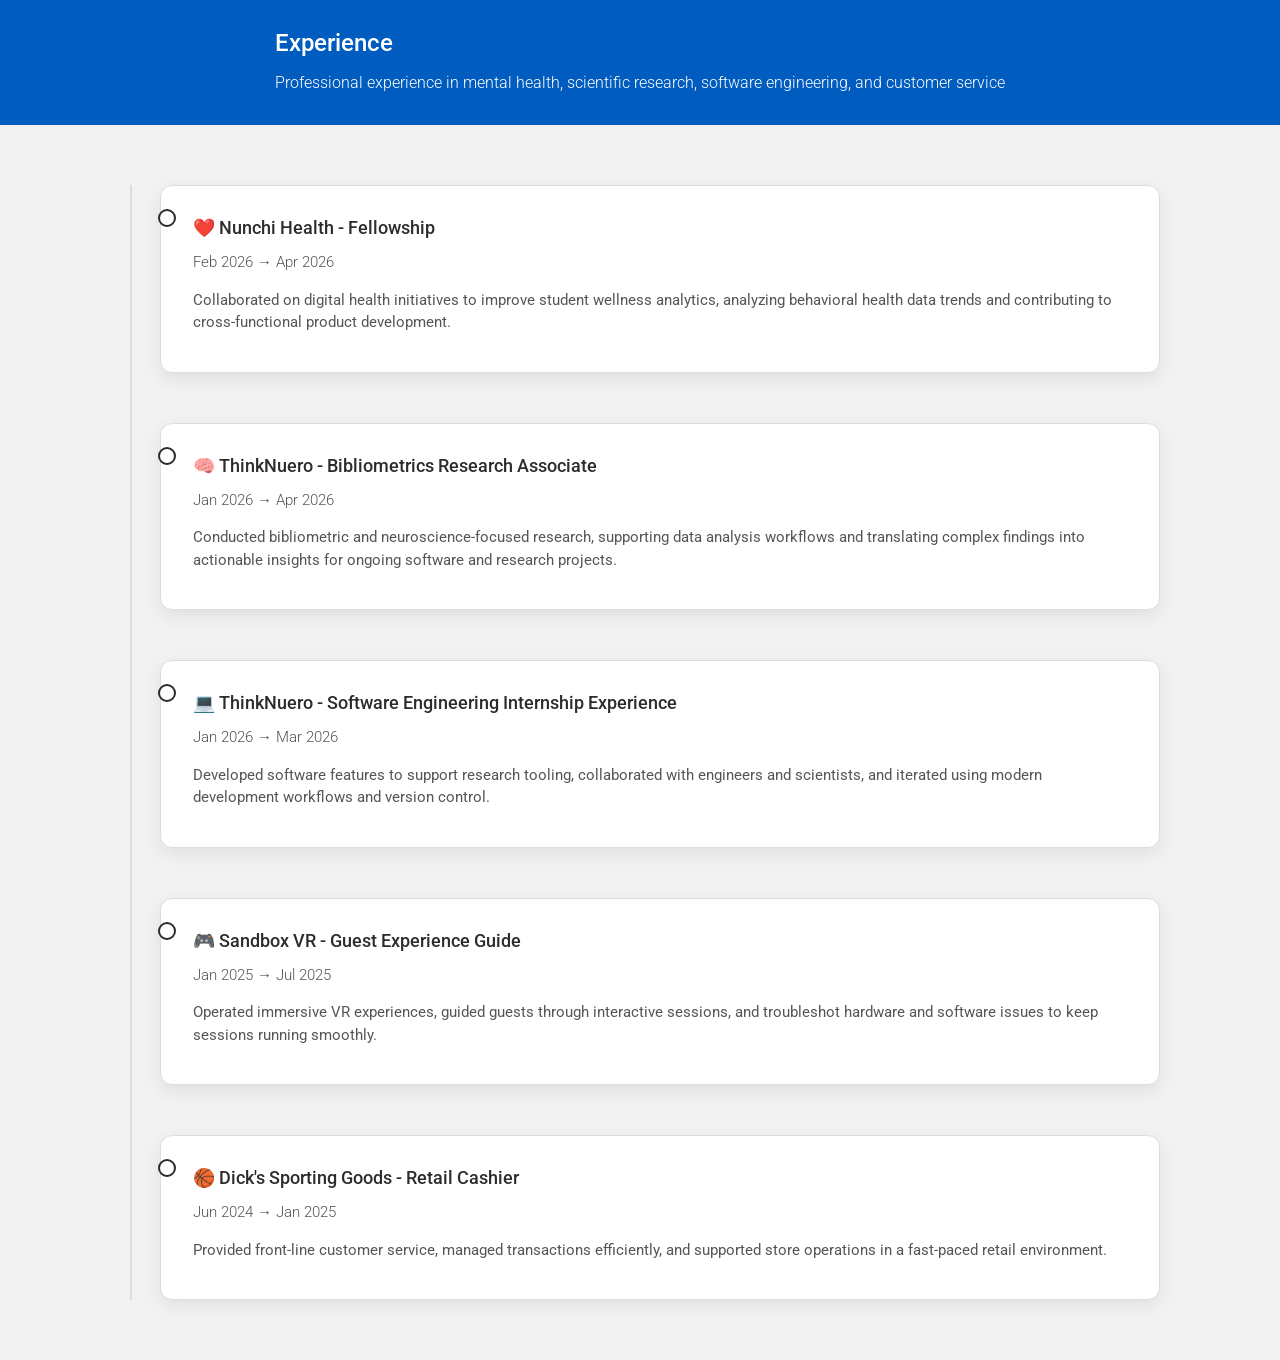
==== experience.html @ 9692ba86 "cursor additions" ====
<!doctype html>
<html>

<head>
  <title>Experience | Kevin Pedregosa</title>
  <meta charset="utf-8" name="viewport" content="width=device-width, initial-scale=1">

  <!-- Roboto Font -->
  <link href="https://fonts.googleapis.com/css2?family=Roboto:wght@400;500;700&display=swap" rel="stylesheet">

  <link href="https://use.fontawesome.com/releases/v5.2.0/css/all.css" rel="stylesheet">
  <link href="css/frame.css" rel="stylesheet">
  <link href="css/controls.css" rel="stylesheet">
  <link href="css/custom.css" rel="stylesheet">

  <script src="https://ajax.googleapis.com/ajax/libs/jquery/3.3.1/jquery.min.js"></script>
  <script src="js/menu.js"></script>
  <script src="js/footer.js"></script>
</head>

<body>

  <!-- NAVBAR -->
  <div class="menu-container"></div>

  <div class="content-container">

    <!-- ===== BLUE BANNER ===== -->
    <div class="banner">
      <div class="banner-table flex-column">
        <div class="flex-row">
          <div class="flex-item flex-column">
            <h2 class="add-top-margin-small">Experience</h2>
            <p class="text">
              Professional experience in mental health, scientific research,
              software engineering, and customer service
            </p>
          </div>
        </div>
      </div>
    </div>

    <!-- ===== TIMELINE CONTENT ===== -->
    <div class="content">
      <div class="timeline">

        <!-- NUNCHI HEALTH - FELLOWSHIP -->
        <div class="timeline-item">
          <div class="timeline-card">
            <div class="timeline-header">
              <h3>❤️ Nunchi Health - Fellowship</h3>
            </div>
            <div class="timeline-meta">Feb 2026 → Apr 2026</div>
            <p class="text">
              Collaborated on digital health initiatives to improve student wellness analytics, analyzing behavioral health data trends and contributing to cross-functional product development.
            </p>
          </div>
        </div>

        <!-- THINKNUERO - BIBLIOMETRICS RESEARCH ASSOCIATE -->
        <div class="timeline-item">
          <div class="timeline-card">
            <div class="timeline-header">
              <h3>🧠 ThinkNuero - Bibliometrics Research Associate</h3>
            </div>
            <div class="timeline-meta">Jan 2026 → Apr 2026</div>
            <p class="text">
              Conducted bibliometric and neuroscience-focused research, supporting data analysis workflows and translating complex findings into actionable insights for ongoing software and research projects.
            </p>
          </div>
        </div>

        <!-- THINKNUERO - SOFTWARE ENGINEERING INTERNSHIP EXPERIENCE -->
        <div class="timeline-item">
          <div class="timeline-card">
            <div class="timeline-header">
              <h3>💻 ThinkNuero - Software Engineering Internship Experience</h3>
            </div>
            <div class="timeline-meta">Jan 2026 → Mar 2026</div>
            <p class="text">
              Developed software features to support research tooling, collaborated with engineers and scientists, and iterated using modern development workflows and version control.
            </p>
          </div>
        </div>

        <!-- SANDBOX VR - GUEST EXPERIENCE GUIDE -->
        <div class="timeline-item">
          <div class="timeline-card">
            <div class="timeline-header">
              <h3>🎮 Sandbox VR - Guest Experience Guide</h3>
            </div>
            <div class="timeline-meta">Jan 2025 → Jul 2025</div>
            <p class="text">
              Operated immersive VR experiences, guided guests through interactive sessions, and troubleshot hardware and software issues to keep sessions running smoothly.
            </p>
          </div>
        </div>

        <!-- DICK'S SPORTING GOODS - RETAIL CASHIER -->
        <div class="timeline-item">
          <div class="timeline-card">
            <div class="timeline-header">
              <h3>🏀 Dick's Sporting Goods - Retail Cashier</h3>
            </div>
            <div class="timeline-meta">Jun 2024 → Jan 2025</div>
            <p class="text">
              Provided front-line customer service, managed transactions efficiently, and supported store operations in a fast-paced retail environment.
            </p>
          </div>
        </div>

      </div>
    </div>

  </div>

</body>
</html>
---- css/frame.css ----
/*************************************************************************
 * GitHub: https://github.com/yenchiah/project-website-template
 * Version: v3.44
 * This CSS file is for the website frame
 * If you want to keep this template updated, avoid modifying this file
 * Instead, add your own CSS in the custom.css file
 *************************************************************************/

html,
body {
  margin: 0;
  padding: 0;
  background-color: white;
  font-family: 'Open Sans', Helvetica, Arial, sans-serif;
  left: 0;
  right: 0;
  width: auto;
}

/* This is a hack for FireFox that the <b> tag does not work */
strong,
b {
  font-weight: bold;
}

a {
  outline: none;
  cursor: pointer;
}

img {
  -webkit-touch-callout: none;
  -webkit-user-select: none;
  -khtml-user-select: none;
  -moz-user-select: none;
  -ms-user-select: none;
  user-select: none;
}

video {
  -webkit-touch-callout: none;
  -webkit-user-select: none;
  -khtml-user-select: none;
  -moz-user-select: none;
  -ms-user-select: none;
  user-select: none;
}

h1 {
  font-size: 30px;
  color: #333333;
  margin: 30px 0 0 0;
  padding: 0;
  font-weight: bold;
  font-family: 'Open Sans', Helvetica, Arial, sans-serif;
}

h2 {
  font-size: 24px;
  color: #333333;
  margin: 30px 0 0 0;
  padding: 0;
  font-weight: bold;
  font-family: 'Open Sans', Helvetica, Arial, sans-serif;
}

h3 {
  font-size: 18px;
  color: #333333;
  margin: 10px 0 0 0;
  padding: 0;
  font-weight: bold;
  font-family: 'Open Sans', Helvetica, Arial, sans-serif;
}

ul,
ol {
  margin: 10px 0 10px 0;
}

li ol,
li ul {
  margin: 0;
}

hr {
  border: 0;
  height: 1px;
  background: rgb(220, 220, 220);
  margin: 0 0 10px 0;
}

.menu-container {
  z-index: 2;
  position: relative;
  width: 100%;
  background-color: #333333;
  min-width: 300px;
  -webkit-touch-callout: none;
  -webkit-user-select: none;
  -khtml-user-select: none;
  -moz-user-select: none;
  -ms-user-select: none;
  user-select: none;
  box-shadow: 0 0px 4px rgb(0 0 0 / 32%), 0 0px 10px rgb(0 0 0 / 23%);
}

.menu {
  position: relative;
  margin: 0 auto;
  max-width: 900px;
}

.menu .menu-table {
  padding: 0px 10px;
  width: 100%;
  margin: 0;
}

.menu .menu-highlight {
  color: rgb(255, 255, 255) !important;
  opacity: 1 !important;
  font-weight: 700 !important;
}

.menu .logo {
  margin-left: 20px;
}

.menu .logo a {
  color: rgba(255, 255, 255, 0.8);
  font-family: 'Open Sans Condensed', Helvetica, Arial, sans-serif;
  font-size: 30px;
  text-decoration: none;
  font-weight: 700;
  flex: 1 auto;
  padding: 10px 0;
}

.menu .logo a:hover {
  cursor: pointer;
}

.menu .logo img {
  margin: 0;
  padding: 0;
}

.menu .menu-button {
  width: 40px;
  height: 40px;
  display: none;
  cursor: pointer;
  margin-right: 20px;
}

.menu .menu-button img {
  width: 30px;
  height: 30px;
}

.menu .menu-items {
  align-self: stretch;
}

.menu .menu-items>a,
.menu .menu-items>div {
  color: rgba(255, 255, 255, 0.8);
  text-decoration: none;
  font-weight: 400;
  font-size: 18px;
  flex: 1 auto;
  transition: opacity 0.1s ease-in-out;
  -moz-transition: opacity 0.1s ease-in-out;
  -webkit-transition: opacity 0.1s ease-in-out;
  font-family: 'Open Sans', Helvetica, Arial, sans-serif;
  white-space: nowrap;
  display: flex;
  align-items: center;
  height: 100%;
}

.menu .menu-items>a:not(:last-child),
.menu .menu-items>div:not(:last-child) {
  margin-right: 25px;
}

.menu .menu-items>a:hover,
.menu .menu-items>div:hover {
  color: rgb(255, 255, 255);
  opacity: 1;
  cursor: pointer;
}

.menu .menu-items .dropdown {
  overflow: hidden;
  cursor: pointer;
}

.menu .menu-items .dropdown .dropbtn {
  font-family: inherit;
  text-decoration: inherit;
  color: inherit;
  font-weight: inherit;
  font-size: inherit;
  transition: inherit;
  -moz-transition: inherit;
  -webkit-transition: inherit;
  white-space: inherit;
  display: flex;
  align-items: center;
  height: 100%;
}

.menu .menu-items .dropdown i {
  color: #ffffff;
  margin-left: 5px;
}

.menu .menu-items .dropdown .dropdown-content {
  display: none;
  position: absolute;
  background-color: #f9f9f9;
  min-width: 100px;
  box-shadow: 0px 8px 16px 0px rgba(0, 0, 0, 0.2);
  z-index: 1;
  top: 100%;
  border-top: 3px solid #848484;
  border-bottom-left-radius: 2px;
  border-bottom-right-radius: 2px;
}

.menu .menu-items .dropdown .dropdown-content a {
  color: black;
  padding: 10px 20px;
  text-decoration: none;
  display: block;
  text-align: left;
  font-size: 16px;
}

.menu .menu-items .dropdown .dropdown-content a:hover {
  background-color: #ddd;
  color: black;
}

.menu .menu-items .dropdown .dropdown-content a:last-child:hover {
  border-bottom-left-radius: 2px;
  border-bottom-right-radius: 2px;
}

.menu .menu-items .dropdown:hover .dropdown-content {
  display: block;
}

.content-container {
  z-index: 1;
  position: relative;
  width: 100%;
  min-width: 300px;
}

.content {
  position: relative;
  margin: 0 auto;
  font-size: 16px;
  font-family: 'Source Sans Pro', Helvetica, Arial, sans-serif;
  font-weight: 300;
  line-height: 1.5;
  max-width: 900px;
  overflow-x: auto;
}

.content p a,
.content ul a,
.content ol a {
  text-decoration: none;
  color: #005cbf;
}

.content p a:hover,
.content ul a:hover,
.content ol a:hover {
  text-decoration: underline;
}

.content-table {
  padding: 40px 10px;
  width: 100%;
  margin: 0;
}

.banner {
  position: relative;
  font-size: 16px;
  font-family: 'Source Sans Pro', Helvetica, Arial, sans-serif;
  font-weight: 300;
  line-height: 1.5;
  overflow-x: auto;
  background-color: #005cbf;
  display: flex;
}

.banner .banner-table {
  padding: 0;
  width: 100%;
  margin: 0 auto;
  align-self: flex-end;
}

.banner .banner-table a {
  color: #a3cfff;
  text-decoration: none;
}

.banner .banner-table a:hover {
  text-decoration: underline;
}

.banner h1,
.banner h2,
.banner h3,
.banner p,
.banner span {
  color: white;
}

.banner .flex-item {
  max-width: 900px;
  margin: 20px auto;
  padding: 0 30px;
}

.flex-column {
  display: flex;
  flex-direction: column;
  flex-wrap: wrap;
  justify-content: flex-start;
  align-items: stretch;
  align-content: stretch;
  box-sizing: border-box;
}

.flex-row-space-between {
  display: flex;
  flex-direction: row;
  flex-wrap: wrap;
  justify-content: space-between;
  align-items: center;
  align-content: stretch;
  box-sizing: border-box;
}

.flex-row {
  display: flex;
  flex-direction: row;
  flex-wrap: wrap;
  justify-content: flex-start;
  align-items: center;
  align-content: stretch;
  box-sizing: border-box;
}

.flex-row-center {
  display: flex;
  flex-direction: row;
  flex-wrap: wrap;
  justify-content: center;
  align-items: center;
  align-content: stretch;
  box-sizing: border-box;
}

.flex-item-stretch {
  flex: 1 auto;
}

.flex-item-stretch-2 {
  flex: 1 auto;
}

.flex-item-stretch-3 {
  flex: 1 auto;
}

.flex-item-stretch-4 {
  flex: 1 auto;
}

.flex-item-stretch-5 {
  flex: 1 auto;
}

.flex-item {
  margin: 0 20px;
}

.left-align {
  float: left;
}

.right-align {
  float: right;
}

.full-width {
  width: 100%;
}

.badge-text {
  font-size: 30px;
  font-weight: 700;
}

.text {
  margin: 10px 0 10px 0;
  padding: 0;
}

.text-large-margin {
  margin: 15px 0 15px 0;
  padding: 0;
}

.text-small-margin {
  margin: 5px 0 5px 0;
  padding: 0;
}

.text-no-margin {
  margin: 0;
  padding: 0;
}

.scrollable-image-container {
  overflow: auto;
  border: 1px solid #666666;
  display: grid;
  width: fit-content;
  margin: 15px 0;
}

.scrollable-image-container.center {
  margin-left: auto;
  margin-right: auto;
}

.scrollable-image {
  border-radius: 2px;
  margin: 0;
  overflow: auto;
  -webkit-touch-callout: none;
  -webkit-user-select: none;
  -khtml-user-select: none;
  -moz-user-select: none;
  -ms-user-select: none;
  user-select: none;
  display: flex;
}

.scrollable-image.center {
  margin-left: auto;
  margin-right: auto;
}

.image {
  border-radius: 2px;
  width: 100%;
  margin: 15px 0;
  -webkit-touch-callout: none;
  -webkit-user-select: none;
  -khtml-user-select: none;
  -moz-user-select: none;
  -ms-user-select: none;
  user-select: none;
  display: flex;
}

.image.center {
  align-self: center;
}

.image img,
.image video {
  width: 100%;
  height: 100%;
  box-sizing: border-box;
  display: table-cell;
  overflow: hidden;
  border-radius: 2px;
}

.adaptive-image {
  background-position: center;
  background-repeat: no-repeat;
  background-size: cover;
}

.image-wrap-text {
  float: left;
  margin: 5px 40px 25px 0;
}

.image-caption {
  width: 100%;
  text-align: center;
  margin-top: -10px;
  margin-bottom: 10px;
}

.max-width-400 {
  max-width: 400px;
}

.max-width-140 {
  max-width: 140px;
}

ol.publication {
  display: flex;
  flex-direction: column-reverse;
  list-style: none;
  margin: 7px 0 7px 0;
  padding: 0;
  flex-wrap: wrap;
}

ol.publication li {
  display: flex;
  align-items: baseline;
  margin: 0;
  padding: 0;
}

ol.publication li p:before {
  line-height: 1;
  margin-right: 5px;
}

ol.publication.C-list {
  counter-reset: C-counter;
}

ol.publication.C-list li p {
  counter-increment: C-counter;
}

ol.publication.C-list li p:before {
  content: "[C" counter(C-counter)"]";
}

ol.publication.J-list {
  counter-reset: J-counter;
}

ol.publication.J-list li p {
  counter-increment: J-counter;
}

ol.publication.J-list li p:before {
  content: "[J" counter(J-counter)"]";
}

ol.publication.T-list {
  counter-reset: T-counter;
}

ol.publication.T-list li p {
  counter-increment: T-counter;
}

ol.publication.T-list li p:before {
  content: "[T" counter(T-counter)"]";
}

ol.publication.O-list {
  counter-reset: O-counter;
}

ol.publication.O-list li p {
  counter-increment: O-counter;
}

ol.publication.O-list li p:before {
  content: "[O" counter(O-counter)"]";
}

ol.publication.P-list {
  counter-reset: P-counter;
}

ol.publication.P-list li p {
  counter-increment: P-counter;
}

ol.publication.P-list li p:before {
  content: "[P" counter(P-counter)"]";
}

ol.publication.M-list {
  counter-reset: M-counter;
}

ol.publication.M-list li p {
  counter-increment: M-counter;
}

ol.publication.M-list li p:before {
  content: "[M" counter(M-counter)"]";
}

ol.publication.F-list {
  counter-reset: F-counter;
}

ol.publication.F-list li p {
  counter-increment: F-counter;
}

ol.publication.F-list li p:before {
  content: "[F" counter(F-counter)"]";
}

ol.publication.A-list {
  counter-reset: A-counter;
}

ol.publication.A-list li p {
  counter-increment: A-counter;
}

ol.publication.A-list li p:before {
  content: "[A" counter(A-counter)"]";
}

ol.nested {
  list-style: none;
  counter-reset: item;
}

ol.nested>li:before {
  counter-increment: item;
  content: counters(item, ".") ". ";
  padding-right: 0.6em;
}

.noselect {
  -webkit-touch-callout: none;
  -webkit-user-select: none;
  -khtml-user-select: none;
  -moz-user-select: none;
  -ms-user-select: none;
  user-select: none;
}

.center-align-content {
  display: flex;
  justify-content: center;
  align-items: center;
}

.left-align-content {
  display: flex;
  justify-content: flex-start;
  align-items: center;
}

.text-large {
  font-size: 20px;
}

.text-small {
  font-size: 12px;
}

.text-italic {
  font-style: italic;
}

.text-justify {
  text-align: justify;
}

.text-center {
  text-align: center;
}

.iframe-container {
  position: absolute;
  top: 61px;
  bottom: 0;
  left: 0;
  height: auto;
  width: 100%;
  min-width: 300px;
}

.iframe {
  border: 0;
  width: 100%;
  height: 100%;
}

.iframe-in-body {
  width: 100%;
  height: 400px;
  border: 1px solid #666666;
  margin: 15px 0;
}

.iframe-in-tab {
  width: 100%;
  height: 400px;
  border: 0;
  margin: 0;
  padding: 0;
}

.force-no-scroll {
  overflow-y: hidden;
}

.force-scroll {
  overflow-y: scroll;
}

.highlight-text {
  font-weight: bold;
}

.custom-text-info,
.custom-text-info p,
.custom-text-info a {
  color: #17a2b8;
}

.custom-text-info a:hover {
  color: #007082;
}

.custom-text-primary,
.custom-text-primary p,
.custom-text-primary a {
  color: #007bff;
}

.custom-text-primary a:hover {
  color: #005cbf;
}

.custom-text-danger,
.custom-text-danger p,
.custom-text-danger a {
  color: #dc3545;
}

.custom-text-danger a:hover {
  color: #a71120;
}

.gallery {
  display: flex;
  flex-direction: row;
  flex-wrap: wrap;
  justify-content: flex-start;
  align-items: center;
  align-content: stretch;
  box-sizing: border-box;
  width: 100%;
  padding: 0 5px;
}

.gallery>a.flex-column,
.gallery>div.flex-column {
  color: black;
  text-decoration: none;
  padding: 15px;
  cursor: default;
}

.gallery>a.flex-column>img,
.gallery>a.flex-column>video,
.gallery>div.flex-column>img,
.gallery>div.flex-column>video {
  border-radius: 2px;
  width: 100%;
  background-image: url(../img/loading.gif);
  background-repeat: no-repeat;
  background-size: 30px 30px;
  background-position: center;
  min-height: 50px;
}

.gallery>a.flex-column>div,
.gallery>div.flex-column>div,
.gallery>a.flex-column>h3,
.gallery>div.flex-column>h3 {
  width: 100%;
  text-align: center;
}

.masonry {
  column-count: 2;
  column-fill: balance;
  column-gap: 0;
  box-sizing: border-box;
  width: 100%;
  padding: 0 5px;
  position: relative;
}

.masonry figure {
  break-inside: avoid;
  page-break-inside: avoid;
  border: 0;
  color: black;
  text-decoration: none;
  padding: 10px;
  margin: 0;
  cursor: default;
  -webkit-touch-callout: none;
  -webkit-user-select: none;
  -khtml-user-select: none;
  -moz-user-select: none;
  -ms-user-select: none;
  user-select: none;
  border: 5px solid transparent;
  position: relative;
  box-sizing: border-box;
  display: flex;
  flex-direction: column;
  flex-wrap: wrap;
  justify-content: flex-start;
  align-items: stretch;
  align-content: stretch;
}

.masonry figure.selected {
  border: 5px solid #007bff;
  -moz-box-shadow: inset 0 0 4px 1px #6d6d6d;
  -webkit-box-shadow: inset 0 0 4px 1px #6d6d6d;
  box-shadow: inset 0 0 4px 1px #6d6d6d;
}

.masonry figure>img,
.masonry figure>video {
  width: 100%;
  background-image: url(../img/loading.gif);
  background-repeat: no-repeat;
  background-size: 30px 30px;
  background-position: center;
  min-height: 50px;
  display: block;
  box-sizing: border-box;
  position: relative;
}

.masonry figure>figcaption {
  position: absolute;
  bottom: max(min(2vw, 20px), 15px);
  left: max(min(2vw, 20px), 15px);
  right: max(min(2vw, 20px), 15px);
  font-family: 'Oswald', Helvetica, Arial, sans-serif;
  width: auto;
  display: block;
  box-sizing: border-box;
  margin: 0;
  padding: 0;
  font-size: 25px;
  font-size: max(min(6vw, 21px), 16px);
  line-height: 1.3;
  font-weight: bold;
  color: #fff;
  text-align: center;
  background-color: transparent;
  text-shadow: -1px 1px 0 #000, 1px 1px 0 #000, 1px -1px 0 #000, -1px -1px 0 #000;
}

.masonry figure>figcaption.text-only {
  position: initial;
  background-color: rgb(80, 80, 80);
  padding: 20px 20px;
  text-shadow: none;
}

.masonry figure>figcaption.text-bottom {
  position: initial;
  font-family: 'Source Sans Pro', Helvetica, Arial, sans-serif;
  padding: 5px 5px;
  text-shadow: none;
  color: #000;
  font-weight: normal;
  font-size: 16px;
}

.masonry figure>div {
  width: calc(100% - 20px);
  display: block;
  box-sizing: border-box;
  position: absolute;
  line-height: 2;
  top: 10px;
  left: 10px;
  font-family: 'Source Sans Pro', Helvetica, Arial, sans-serif;
  font-size: 14px;
  background-color: rgba(255, 255, 255, 0.5);
  color: #000;
  text-align: center;
  padding: 0;
  height: 30px;
  margin: 0;
}

.masonry figure>div>a {
  cursor: alias;
  font-family: 'Source Sans Pro', Helvetica, Arial, sans-serif;
  font-size: 14px;
  color: #000;
  text-decoration: underline;
}

.custom-table-container {
  display: grid;
  width: fit-content;
  width: -moz-fit-content;
  margin: 15px 0;
}

.custom-table-container.center {
  margin-left: auto;
  margin-right: auto;
}

.custom-table {
  display: block;
  overflow-x: auto;
  border: 1px solid #666666;
  border-collapse: collapse;
  border-spacing: 0;
  empty-cells: show;
  margin: 0;
  padding: 0;
}

.custom-table thead {
  text-align: left;
  border-bottom: 1px solid #666666;
}

.custom-table tfoot {
  border-top: 1px solid #666666;
}

.custom-table tr.bg-color-gray {
  background-color: #dadada;
}

.custom-table tr.bg-color-light-gray {
  background-color: #efefef;
}

.custom-table td,
.custom-table th {
  padding: 5px 10px;
}

.custom-survey p.custom-answer-survey {
  font-family: 'Source Sans Pro', Helvetica, Arial, sans-serif;
  box-sizing: border-box;
  padding: 5px 10px;
  margin-top: 15px;
  margin-bottom: 0;
  margin-right: 0;
  margin-left: 0;
  background: rgb(255, 255, 255);
  border: 1px solid #7d7d7d;
  font-size: 18px;
  outline: none;
  border-radius: 0;
  width: 100%;
  white-space: pre-wrap;
  word-wrap: break-word;
  overflow-y: visible;
  overflow-x: hidden;
  min-height: 40px;
  word-break: break-word;
  hyphens: auto;
}

.custom-survey input.custom-textbox-survey,
.custom-survey textarea.custom-textbox-survey {
  font-family: 'Source Sans Pro', Helvetica, Arial, sans-serif;
  box-sizing: border-box;
  padding: 5px 10px;
  background: rgb(255, 255, 255);
  border: 1px solid #7d7d7d;
  font-size: 18px;
  outline: none;
  border-radius: 0;
  resize: none;
  width: 100%;
  white-space: pre-wrap;
  word-wrap: break-word;
  overflow-y: visible;
  overflow-x: hidden;
  min-height: 130px;
}

.custom-survey input[readonly].custom-textbox-survey,
.custom-survey textarea[readonly].custom-textbox-survey {
  cursor: default;
  background: rgb(230, 230, 230);
}

.custom-survey .custom-radio-group-survey {
  column-count: 1;
  column-fill: balance;
  column-gap: 0;
}

.custom-survey .custom-radio-group-survey.image-only {
  column-count: 2;
  column-fill: balance;
  column-gap: 0;
}

.custom-survey .custom-radio-group-survey div {
  display: flex;
  position: relative;
  width: 100%;
  break-inside: avoid;
}

.custom-survey .custom-radio-group-survey label>img {
  width: calc(100% - 5px);
  margin-top: 5px;
  margin-bottom: 10px;
  border-radius: 51%;
  box-shadow: 0 0px 4px rgba(0, 0, 0, 0.32), 0 0px 10px rgba(0, 0, 0, 0.23);
}

.custom-survey .custom-radio-group-survey input[type="radio"]+label,
.custom-survey .custom-radio-group-survey input[type="checkbox"]+label {
  position: relative;
  padding: 10px 10px 10px 48px;
  cursor: pointer;
  font-size: 16px;
  line-height: 1.8;
  display: grid;
  color: black;
  border: 0;
  font-family: 'Source Sans Pro', Helvetica, Arial, sans-serif;
  -webkit-touch-callout: none;
  -webkit-user-select: none;
  -khtml-user-select: none;
  -moz-user-select: none;
  -ms-user-select: none;
  user-select: none;
  width: 100%;
}

.custom-survey .custom-radio-group-survey.image-only input[type="radio"]+label,
.custom-survey .custom-radio-group-survey.image-only input[type="checkbox"]+label {
  padding: 10px;
}

.custom-survey .custom-radio-group-survey input[type="radio"]+label>figure,
.custom-survey .custom-radio-group-survey input[type="checkbox"]+label>figure {
  break-inside: avoid;
  page-break-inside: avoid;
  border: 0;
  color: black;
  text-decoration: none;
  padding: 0;
  margin: 0 auto;
  cursor: pointer;
  -webkit-touch-callout: none;
  -webkit-user-select: none;
  -khtml-user-select: none;
  -moz-user-select: none;
  -ms-user-select: none;
  user-select: none;
  position: relative;
  box-sizing: border-box;
  display: flex;
  flex-direction: column;
  flex-wrap: wrap;
  justify-content: flex-start;
  align-items: stretch;
  align-content: stretch;
  width: 100%;
}

.custom-survey .custom-radio-group-survey input[type="radio"]+label>figure>img,
.custom-survey .custom-radio-group-survey input[type="radio"]+label>figure>video,
.custom-survey .custom-radio-group-survey input[type="checkbox"]+label>figure>img,
.custom-survey .custom-radio-group-survey input[type="checkbox"]+label>figure>video {
  width: 100%;
  background-image: url(../img/loading.gif);
  background-repeat: no-repeat;
  background-size: 30px 30px;
  background-position: center;
  min-height: 50px;
  display: block;
  box-sizing: border-box;
  position: relative;
}

.custom-survey .custom-radio-group-survey input[type="radio"]+label>figure>figcaption,
.custom-survey .custom-radio-group-survey input[type="checkbox"]+label>figure>figcaption {
  position: absolute;
  bottom: max(min(2vw, 10px), 5px);
  left: max(min(2vw, 10px), 5px);
  right: max(min(2vw, 10px), 5px);
  font-family: 'Oswald', Helvetica, Arial, sans-serif;
  width: auto;
  display: block;
  box-sizing: border-box;
  margin: 0;
  padding: 0;
  font-size: 25px;
  font-size: max(min(4.5vw, 20px), 16px);
  line-height: 1.3;
  font-weight: bold;
  color: #fff;
  text-align: center;
  background-color: transparent;
  text-shadow: -1px 1px 0 #000, 1px 1px 0 #000, 1px -1px 0 #000, -1px -1px 0 #000;
}

.custom-survey .custom-radio-group-survey input[type="radio"]+label>figure>figcaption.text-only,
.custom-survey .custom-radio-group-survey input[type="checkbox"]+label>figure>figcaption.text-only {
  position: initial;
  background-color: rgb(80, 80, 80);
  padding: 25px 25px;
  text-shadow: none;
}

.custom-survey .custom-radio-group-survey input[type="radio"]+label>figure>div,
.custom-survey .custom-radio-group-survey input[type="checkbox"]+label>figure>div {
  width: 100%;
  display: block;
  box-sizing: border-box;
  position: absolute;
  line-height: 2;
  font-family: 'Source Sans Pro', Helvetica, Arial, sans-serif;
  font-size: 14px;
  background-color: rgba(255, 255, 255, 0.5);
  color: #000;
  text-align: center;
  padding: 0;
  height: 30px;
  margin: 0;
}

.custom-survey .custom-radio-group-survey input[type="radio"]+label>figure>div>a,
.custom-survey .custom-radio-group-survey input[type="checkbox"]+label>figure>div>a {
  cursor: alias;
  font-family: 'Source Sans Pro', Helvetica, Arial, sans-serif;
  font-size: 14px;
  color: #000;
  text-decoration: underline;
}

.custom-survey .custom-radio-group-survey input[type="radio"]:not(:disabled):hover,
.custom-survey .custom-radio-group-survey input[type="checkbox"]:not(:disabled):hover {
  color: #333333;
  background-color: #eeeeee;
}

.custom-survey .custom-radio-group-survey input[type="radio"]:disabled,
.custom-survey .custom-radio-group-survey input[type="checkbox"]:disabled {
  opacity: 0.4;
}

.custom-survey .custom-radio-group-survey input[type="radio"],
.custom-survey .custom-radio-group-survey input[type="checkbox"] {
  padding: 0;
  text-align: center;
  outline: none;
  cursor: pointer;
  box-shadow: none;
  transition: background-color 0.1s, box-shadow 0.1s;
  text-decoration: none;
  box-sizing: border-box;
  background-color: white;
  border: 0;
  border-spacing: 0;
  display: inline-block;
  -webkit-touch-callout: none;
  -webkit-user-select: none;
  -khtml-user-select: none;
  -moz-user-select: none;
  -ms-user-select: none;
  user-select: none;
  position: absolute;
  left: -9999px;
}

.custom-survey .custom-radio-group-survey input[type="radio"]:checked+label,
.custom-survey .custom-radio-group-survey input[type="checkbox"]:checked+label {
  color: white;
  background-color: #007bff;
}

.custom-survey .custom-radio-group-survey input[type="radio"]+label:before,
.custom-survey .custom-radio-group-survey input[type="checkbox"]+label:before {
  content: '';
  position: absolute;
  left: 14px;
  top: 14px;
  width: 20px;
  height: 20px;
  border: 1px solid #aaa;
  background: #fff;
  z-index: 1;
}

.custom-survey .custom-radio-group-survey input[type="radio"]+label:before {
  border-radius: 100%;
}

.custom-survey .custom-radio-group-survey input[type="checkbox"]+label:before {
  border-radius: 2px;
}

.custom-survey .custom-radio-group-survey input[type="radio"]+label:after,
.custom-survey .custom-radio-group-survey input[type="checkbox"]+label:after {
  content: '';
  width: 14px;
  height: 14px;
  background: #005cbf;
  position: absolute;
  top: 18px;
  left: 18px;
  -webkit-transition: all 0.1s ease;
  transition: all 0.1s ease;
  z-index: 1;
}

.custom-survey .custom-radio-group-survey input[type="radio"]+label:after {
  border-radius: 100%;
}

.custom-survey .custom-radio-group-survey input[type="checkbox"]+label:after {
  border-radius: 2px;
}

.custom-survey .custom-radio-group-survey input[type="radio"]:not(:checked)+label:after,
.custom-survey .custom-radio-group-survey input[type="checkbox"]:not(:checked)+label:after {
  opacity: 0;
  -webkit-transform: scale(0);
  transform: scale(0);
}

.custom-survey .custom-radio-group-survey input[type="radio"]:checked+label:after,
.custom-survey .custom-radio-group-survey input[type="checkbox"]:checked+label:after {
  opacity: 1;
  -webkit-transform: scale(1);
  transform: scale(1);
}

.custom-survey {
  padding: 25px;
  background-color: #e7e7e7;
  border: 1px solid #2f2f2f;
  border-radius: 0;
  display: flex;
  flex-direction: column;
  flex-wrap: nowrap;
}

.custom-survey .text {
  margin-top: 0;
  margin-bottom: 0;
  color: black;
}

.custom-survey h3 {
  margin-top: 0;
}

.custom-survey .custom-textbox-survey {
  color: black;
}

.custom-survey textarea.custom-textbox-survey::-webkit-input-placeholder {
  /* Edge */
  color: #a8a8a8;
}

.custom-survey textarea.custom-textbox-survey:-ms-input-placeholder {
  /* Internet Explorer */
  color: #a8a8a8;
}

.custom-survey textarea.custom-textbox-survey::placeholder {
  color: #a8a8a8;
}

.custom-survey.answer-mode {
  background-color: #afafaf;
  border: 1px solid #5d5d5d;
}

.custom-survey.answer-mode .custom-radio-group-survey input[type="radio"]+label,
.custom-survey.answer-mode .custom-radio-group-survey input[type="checkbox"]+label {
  border: 3px solid #afafaf;
}

.custom-survey.answer-mode .custom-radio-group-survey input[type="radio"]:not(.highlight)+label,
.custom-survey.answer-mode .custom-radio-group-survey input[type="checkbox"]:not(.highlight):checked+label {
  color: black;
  background-color: #afafaf;
}

.custom-survey.answer-mode .custom-radio-group-survey input[type="radio"].highlight+label,
.custom-survey.answer-mode .custom-radio-group-survey input[type="checkbox"].highlight+label {
  box-shadow: 0px 0px 0px 5px white inset;
  background-color: #007bff;
  color: white;
}

.custom-survey.answer-mode .custom-textbox-survey {
  color: #636363;
}

.custom-survey.answer-mode .custom-textbox-survey:disabled {
  background: #dddddd;
}

.no-top-margin {
  margin-top: 0;
}

.no-bottom-margin {
  margin-bottom: 0;
}

.break-long-url {
  /* These are technically the same, but use both */
  overflow-wrap: break-word;
  word-wrap: break-word;

  -ms-word-break: break-all;
  /* This is the dangerous one in WebKit, as it breaks things wherever */
  word-break: break-all;
  /* Instead use this non-standard one: */
  word-break: break-word;

  /* Adds a hyphen where the word breaks, if supported (No Blink) */
  -ms-hyphens: auto;
  -moz-hyphens: auto;
  -webkit-hyphens: auto;
  hyphens: auto;
}

.graph-title {
  font-size: 20px;
  margin-bottom: 0;
  margin-top: 15px;
}

.add-top-margin {
  margin-top: 15px;
}

.add-top-margin-small {
  margin-top: 5px;
}

.add-top-margin-large {
  margin-top: 30px;
}

.add-bottom-margin {
  margin-bottom: 15px;
}

.add-bottom-margin-small {
  margin-bottom: 5px;
}

.add-bottom-margin-large {
  margin-bottom: 30px;
}

@media screen and (min-width: 900px) {
  .flex-item-stretch {
    flex: 1;
  }

  .flex-item-stretch-2 {
    flex: 2;
  }

  .flex-item-stretch-3 {
    flex: 3;
  }

  .flex-item-stretch-4 {
    flex: 4;
  }

  .flex-item-stretch-5 {
    flex: 5;
  }
}

@media screen and (max-width: 750px) {
  .logo {
    -webkit-tap-highlight-color: transparent;
  }

  .menu .menu-button {
    display: flex;
    flex-direction: row;
    flex-wrap: wrap;
    justify-content: flex-end;
    align-items: center;
    align-content: stretch;
    box-sizing: border-box;
    -webkit-tap-highlight-color: transparent;
  }

  .menu .menu-button:focus {
    pointer-events: none;
  }

  .menu .menu-button:focus+.menu-items {
    display: block;
  }

  .menu .menu-button:focus+.menu-items>a,
  .menu .menu-button:focus+.menu-items>div {
    display: block;
  }

  .menu .menu-items {
    display: none;
    width: 100%;
    margin-bottom: 10px;
    align-self: baseline;
  }

  .menu .menu-items:hover {
    display: block;
  }

  .menu .menu-items>a:not(:last-child),
  .menu .menu-items>div:not(:last-child) {
    margin-right: 0;
  }

  .menu .menu-items>a,
  .menu .menu-items>div {
    display: block;
    width: 100%;
    padding: 10px 0;
    border-top: 1px solid rgba(255, 255, 255, 0.5);
  }

  .menu .menu-items .dropdown {
    padding-bottom: 0;
  }

  .menu .menu-items .dropdown .dropdown-content {
    margin-top: 10px;
    position: relative;
    display: block;
    background-color: inherit;
    color: inherit;
    box-shadow: none;
    border-top: 0;
  }

  .menu .menu-items .dropdown .dropdown-content a {
    border-top: 1px solid rgba(255, 255, 255, 0.5);
    color: rgba(255, 255, 255, 0.8);
    padding: 12px 20px;
    text-decoration: none;
    display: block;
    text-align: left;
  }

  .menu .menu-items .dropdown .dropdown-content a::before {
    content: "";
    display: inline-block;
    width: 0.5em;
    height: 0.5em;
    margin-right: 0.5em;
    margin-top: 0.25em;
    border-left: 1px solid;
    border-bottom: 1px solid;
    vertical-align: top;
    opacity: 0.5;
  }

  .menu .menu-items .dropdown .dropdown-content a:hover {
    background-color: inherit;
    color: inherit;
  }

  .menu .menu-items .dropdown .dropbtn {
    margin-top: 0;
    display: block;
    width: 100%;
    text-align: left;
  }

  .image-wrap-text {
    max-width: 100%;
    margin-bottom: 20px;
    margin-right: 0;
  }
}

@media screen and (min-width: 900px) {
  .masonry {
    column-count: 3;
  }

  .custom-survey .custom-radio-group-survey.image-only {
    column-count: 2;
  }

  .gallery>a.flex-column,
  .gallery>div.flex-column {
    flex: 1 0 25%;
    max-width: 25%;
  }
}

@media screen and (min-width: 700px) and (max-width: 900px) {
  .masonry {
    column-count: 3;
  }

  .custom-survey .custom-radio-group-survey.image-only {
    column-count: 2;
  }

  .gallery>a.flex-column,
  .gallery>div.flex-column {
    flex: 1 0 33.3%;
    max-width: 33.3%;
  }
}

@media screen and (min-width: 500px) and (max-width: 700px) {
  .masonry {
    column-count: 2;
  }

  .custom-survey .custom-radio-group-survey.image-only {
    column-count: 1;
  }

  .gallery>a.flex-column,
  .gallery>div.flex-column {
    flex: 1 0 50%;
    max-width: 50%;
  }
}

@media screen and (max-width: 500px) {
  .masonry {
    column-count: 1;
  }

  .custom-survey .custom-radio-group-survey.image-only {
    column-count: 1;
  }

  .gallery>a.flex-column,
  .gallery>div.flex-column {
    flex: 1 0 100%;
    max-width: 100%;
  }
}
/* =====================================================
   PORTFOLIO ENHANCEMENTS (Safe additions)
   Kevin Pedregosa Portfolio Upgrade
   ===================================================== */

/* ---------- Center content better ---------- */
.content {
  max-width: 1100px;
  margin-left: auto;
  margin-right: auto;
}

/* ---------- Project Cards Layout ---------- */
.project-grid {
  display: flex;
  flex-wrap: wrap;
  justify-content: center;
  gap: 30px;
  margin-top: 30px;
}

.project-card {
  width: 320px;
  background: #ffffff;
  border-radius: 12px;
  box-shadow: 0 6px 18px rgba(0,0,0,0.12);
  overflow: hidden;
  text-align: center;
  transition: transform 0.25s ease, box-shadow 0.25s ease;
}

.project-card:hover {
  transform: translateY(-8px);
  box-shadow: 0 12px 28px rgba(0,0,0,0.18);
}

/* ---------- Project Images ---------- */
.project-card img {
  width: 100%;
  height: 200px;
  object-fit: cover;
  display: block;
}

/* ---------- Project Text ---------- */
.project-card h3 {
  margin: 15px 10px 5px 10px;
}

.project-card p {
  padding: 0 15px 15px 15px;
  font-size: 15px;
  color: #555;
}

/* ---------- Clickable Project Links ---------- */
.project-card a {
  text-decoration: none;
  color: inherit;
  display: block;
}

/* ---------- Social Icons (About Page) ---------- */
.social-links {
  display: flex;
  justify-content: center;
  gap: 40px;
  margin-top: 25px;
}

.social-links img {
  width: 70px;
  height: 70px;
  transition: transform 0.2s ease, opacity 0.2s ease;
  cursor: pointer;
}

.social-links img:hover {
  transform: scale(1.15);
  opacity: 0.85;
}

/* ---------- Smooth Button Style ---------- */
.button-link {
  display: inline-block;
  background-color: #005cbf;
  color: white;
  padding: 10px 18px;
  border-radius: 6px;
  margin: 15px 0;
  text-decoration: none;
  font-weight: 600;
  transition: background-color 0.2s ease;
}

.button-link:hover {
  background-color: #003f88;
}

/* ---------- Embedded Simulation Frame ---------- */
.simulation-frame {
  width: 100%;
  height: 500px;
  border: none;
  border-radius: 10px;
  box-shadow: 0 6px 16px rgba(0,0,0,0.15);
  margin-top: 20px;
}

/* ---------- Section spacing improvement ---------- */
.section {
  margin-top: 50px;
  margin-bottom: 50px;
}

/* ---------- Mobile Improvements ---------- */
@media screen and (max-width: 768px) {
  .project-card {
    width: 90%;
  }

  .simulation-frame {
    height: 350px;
  }
}
---- css/custom.css ----
/*************************************************************************
 CLEAN GRAY PORTFOLIO THEME
*************************************************************************/

/* ---------- Color Palette ---------- */
:root {
  --gray-dark: #2c2c2c;
  --gray-medium: #555555;
  --gray-light: #f2f2f2;
  --gray-card: #ffffff;
  --gray-border: #dddddd;
}

/* ---------- Global Typography ---------- */
html, body {
  margin: 0;
  background-color: var(--gray-light);
  color: var(--gray-dark);
  font-family: "Roboto", Arial, Helvetica, sans-serif;
  font-weight: 400;
  line-height: 1.7;
}

h1, h2, h3, h4, h5, h6,
p, a, span, div, button, input, textarea {
  font-family: "Roboto", Arial, sans-serif !important;
}

/* ---------- Navigation ---------- */
.menu,
.menu-table {
  background-color: var(--gray-dark) !important;
}

.menu a {
  color: white !important;
}

.menu a:hover {
  opacity: 0.8;
}

/* Top nav links: About / Projects / Experience */
.menu .menu-items > a {
  font-family: "Roboto", Arial, sans-serif !important;
  font-size: 18px;
  color: rgba(255, 255, 255, 0.9) !important;
}

/* Page title in blue banner (About / Projects / Experience) */
.banner h2.add-top-margin-small {
  font-family: "Roboto", Arial, sans-serif !important;
  font-size: 24px;
  font-weight: 500;
}

/* ---------- Content Containers ---------- */
.main-content {
  background-color: white;
  max-width: 1100px;
  margin: 50px auto;
  padding: 50px 40px;
  border-radius: 12px;
  box-shadow: 0 6px 18px rgba(0,0,0,0.08);
}

/* ---------- Links ---------- */
a {
  color: var(--gray-dark);
  text-decoration: none;
  transition: opacity 0.2s ease;
}

a:hover {
  opacity: 0.75;
}

/* ---------- Headers ---------- */
h1, h2, h3 {
  color: var(--gray-dark);
  font-weight: 500;
}

/* ---------- Social Icons ---------- */
.social-container {
  display: flex;
  justify-content: center;
  align-items: center;
  gap: 50px;
  margin-top: 60px;
}

.social-container img {
  width: 70px;
  cursor: pointer;
  transition: transform 0.25s ease;
}

.social-container img:hover {
  transform: scale(1.15);
}

/* ---------- About Hero (profile + text + buttons) ---------- */
.about-hero {
  display: flex;
  flex-wrap: wrap;
  gap: 30px;
  align-items: center;
}

.about-photo img {
  width: 160px;
  height: 160px;
  border-radius: 50%;
  object-fit: cover;
  box-shadow: 0 6px 18px rgba(0,0,0,0.25);
  border: 3px solid rgba(255, 255, 255, 0.9);
}

.about-copy {
  flex: 1;
}

.about-social-buttons {
  margin-top: 15px;
  display: flex;
  flex-wrap: wrap;
  gap: 12px;
}

.about-social-buttons .button-link {
  display: inline-flex;
  align-items: center;
  gap: 8px;
  background-color: #ffffff;
  color: #005cbf;
  border-radius: 999px;
  padding: 8px 16px;
  border: none;
  box-shadow: 0 4px 10px rgba(0,0,0,0.18);
}

.about-social-buttons .button-link.linkedin {
  color: #0a66c2;
}

.about-social-buttons .button-link.github {
  color: #24292e;
}

.about-social-buttons .button-link i {
  font-size: 18px;
}

.banner .about-username-linkedin {
  color: #0a66c2 !important;
}

.banner .about-username-github {
  color: #000000 !important;
}

@media (max-width: 700px) {
  .about-hero {
    flex-direction: column;
    align-items: flex-start;
  }
}

/* =================================================
   PROJECTS GRID
================================================= */
.projects-grid {
  max-width: 1100px;
  margin: 60px auto;
  display: flex;
  flex-wrap: wrap;
  gap: 30px;
  justify-content: center;
}

.project-card {
  background: var(--gray-card);
  border-radius: 14px;
  border: 1px solid var(--gray-border);
  padding: 24px 22px 26px;
  max-width: 340px;
  display: flex;
  flex-direction: column;
  align-items: stretch;
  text-align: left;
  box-shadow: 0 6px 18px rgba(0,0,0,0.08);
  transition: transform 0.25s ease, box-shadow 0.25s ease;
}

.project-card:hover {
  transform: translateY(-6px);
  box-shadow: 0 14px 28px rgba(0,0,0,0.12);
}

.project-image {
  width: 100%;
  border-radius: 10px;
  margin-bottom: 16px;
}

.project-card h3 {
  margin-top: 4px;
  margin-bottom: 8px;
}

.project-card .text {
  color: var(--gray-medium);
  font-size: 15px;
  margin-bottom: 16px;
  font-weight: 400;
}

.project-tags {
  display: flex;
  flex-wrap: wrap;
  gap: 8px;
  margin-bottom: 18px;
}

.project-pill {
  font-size: 12px;
  padding: 5px 10px;
  border-radius: 999px;
  background-color: var(--gray-light);
  color: var(--gray-medium);
}

.project-link {
  display: inline-flex;
  align-items: center;
  justify-content: center;
  align-self: flex-start;
  padding: 8px 16px;
  border-radius: 999px;
  border: 1px solid var(--gray-dark);
  font-size: 14px;
  font-weight: 500;
}

.project-link:hover {
  opacity: 0.85;
}

/* =================================================
   EXPERIENCE TIMELINE
================================================= */
.timeline {
  position: relative;
  max-width: 1000px;
  margin: 60px auto;
  padding-left: 40px;
}

.timeline::before {
  content: "";
  position: absolute;
  left: 10px;
  top: 0;
  width: 2px;
  height: 100%;
  background: var(--gray-border);
}

.timeline-item {
  position: relative;
  margin-bottom: 50px;
}

.timeline-item::before {
  content: "";
  position: absolute;
  left: -2px;
  top: 24px;
  width: 14px;
  height: 14px;
  background: white;
  border: 2px solid var(--gray-dark);
  border-radius: 50%;
}

.timeline-card {
  background: white;
  border: 1px solid var(--gray-border);
  border-radius: 12px;
  padding: 28px 32px;
  box-shadow: 0 6px 18px rgba(0,0,0,0.08);
  transition: transform 0.25s ease, box-shadow 0.25s ease;
}

.timeline-card:hover {
  transform: translateY(-6px);
  box-shadow: 0 14px 28px rgba(0,0,0,0.12);
}

/* ---------- HEADER + LOGO (right side) ---------- */
.timeline-header {
  display: flex;
  align-items: center;
  justify-content: space-between;
  gap: 20px;
}

.timeline-header h3 {
  margin: 0;
  flex: 1;
}

.logo-box {
  width: 80px;
  height: 80px;
  display: flex;
  align-items: center;
  justify-content: center;
}

.company-logo {
  width: 100%;
  height: 100%;
  object-fit: contain;
  object-position: center;
  background: white;
  padding: 10px;
  border-radius: 10px;
  border: 1px solid var(--gray-border);
}

/* timeline metadata */
.timeline-meta {
  color: var(--gray-medium);
  font-size: 15px;
  margin: 10px 0 15px 0;
}

.timeline-card .text {
  color: var(--gray-medium);
  font-size: 15px;
  font-weight: 400;
}

/* ---------- Lists (no bullets) ---------- */
.timeline-card ul,
.timeline-card ol {
  margin: 0;
  padding: 0;
  list-style: none !important;
  color: var(--gray-medium);
}

.timeline-card li {
  margin-bottom: 8px;
}

/* ---------- Responsive ---------- */
@media (max-width: 700px) {
  .timeline {
    padding-left: 25px;
  }

  .timeline-header {
    flex-direction: column;
    align-items: flex-start;
  }

  .logo-box {
    margin-top: 10px;
  }
}
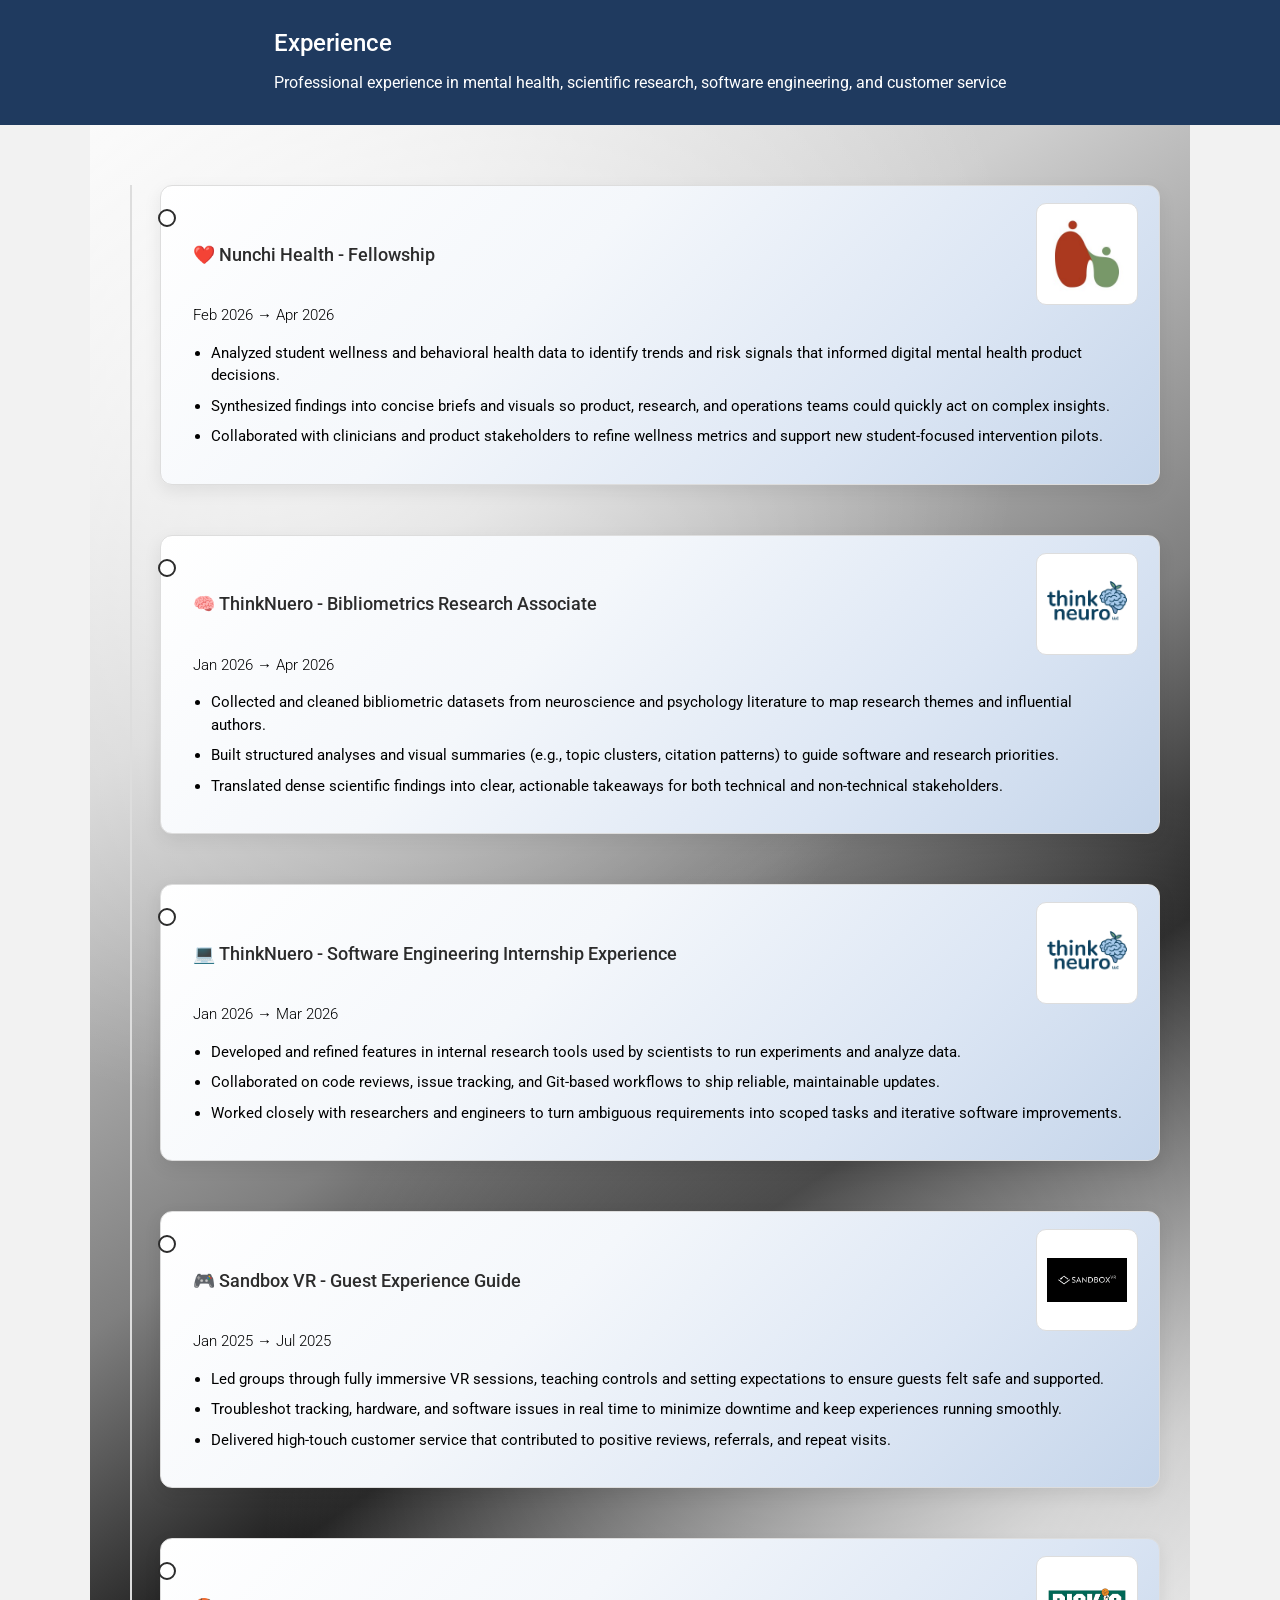
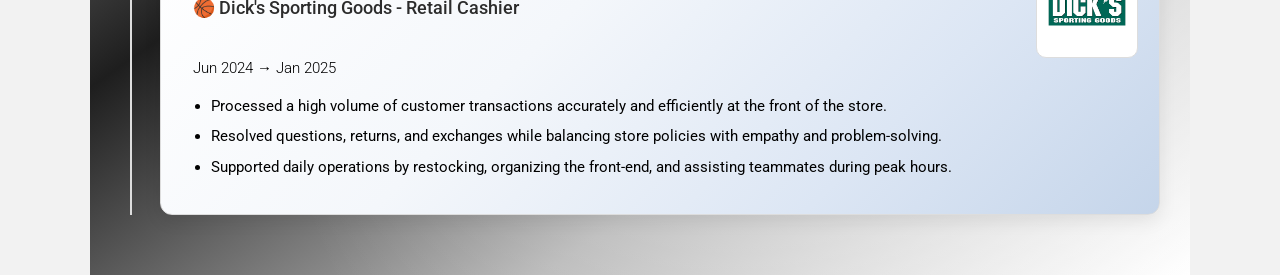
==== commit ec7ae684: "updated everything except experience descriptions" ====
--- a/experience.html
+++ b/experience.html
@@ -18,7 +18,7 @@
   <script src="js/footer.js"></script>
 </head>
 
-<body>
+<body class="experience-page">
 
   <!-- NAVBAR -->
   <div class="menu-container"></div>
@@ -49,11 +49,18 @@
           <div class="timeline-card">
             <div class="timeline-header">
               <h3>❤️ Nunchi Health - Fellowship</h3>
+              <div class="logo-box">
+                <img src="img/NH.jpeg"
+                     alt="Nunchi Health logo"
+                     class="company-logo">
+              </div>
             </div>
             <div class="timeline-meta">Feb 2026 → Apr 2026</div>
-            <p class="text">
-              Collaborated on digital health initiatives to improve student wellness analytics, analyzing behavioral health data trends and contributing to cross-functional product development.
-            </p>
+            <ul class="text">
+              <li>Analyzed student wellness and behavioral health data to identify trends and risk signals that informed digital mental health product decisions.</li>
+              <li>Synthesized findings into concise briefs and visuals so product, research, and operations teams could quickly act on complex insights.</li>
+              <li>Collaborated with clinicians and product stakeholders to refine wellness metrics and support new student-focused intervention pilots.</li>
+            </ul>
           </div>
         </div>
 
@@ -62,11 +69,18 @@
           <div class="timeline-card">
             <div class="timeline-header">
               <h3>🧠 ThinkNuero - Bibliometrics Research Associate</h3>
+              <div class="logo-box">
+                <img src="img/thinknuero.webp"
+                     alt="ThinkNuero logo"
+                     class="company-logo">
+              </div>
             </div>
             <div class="timeline-meta">Jan 2026 → Apr 2026</div>
-            <p class="text">
-              Conducted bibliometric and neuroscience-focused research, supporting data analysis workflows and translating complex findings into actionable insights for ongoing software and research projects.
-            </p>
+            <ul class="text">
+              <li>Collected and cleaned bibliometric datasets from neuroscience and psychology literature to map research themes and influential authors.</li>
+              <li>Built structured analyses and visual summaries (e.g., topic clusters, citation patterns) to guide software and research priorities.</li>
+              <li>Translated dense scientific findings into clear, actionable takeaways for both technical and non-technical stakeholders.</li>
+            </ul>
           </div>
         </div>
 
@@ -75,11 +89,18 @@
           <div class="timeline-card">
             <div class="timeline-header">
               <h3>💻 ThinkNuero - Software Engineering Internship Experience</h3>
+              <div class="logo-box">
+                <img src="img/thinknuero.webp"
+                     alt="ThinkNuero logo"
+                     class="company-logo">
+              </div>
             </div>
             <div class="timeline-meta">Jan 2026 → Mar 2026</div>
-            <p class="text">
-              Developed software features to support research tooling, collaborated with engineers and scientists, and iterated using modern development workflows and version control.
-            </p>
+            <ul class="text">
+              <li>Developed and refined features in internal research tools used by scientists to run experiments and analyze data.</li>
+              <li>Collaborated on code reviews, issue tracking, and Git-based workflows to ship reliable, maintainable updates.</li>
+              <li>Worked closely with researchers and engineers to turn ambiguous requirements into scoped tasks and iterative software improvements.</li>
+            </ul>
           </div>
         </div>
 
@@ -88,11 +109,18 @@
           <div class="timeline-card">
             <div class="timeline-header">
               <h3>🎮 Sandbox VR - Guest Experience Guide</h3>
+              <div class="logo-box">
+                <img src="img/sandbox-vr.png"
+                     alt="Sandbox VR logo"
+                     class="company-logo">
+              </div>
             </div>
             <div class="timeline-meta">Jan 2025 → Jul 2025</div>
-            <p class="text">
-              Operated immersive VR experiences, guided guests through interactive sessions, and troubleshot hardware and software issues to keep sessions running smoothly.
-            </p>
+            <ul class="text">
+              <li>Led groups through fully immersive VR sessions, teaching controls and setting expectations to ensure guests felt safe and supported.</li>
+              <li>Troubleshot tracking, hardware, and software issues in real time to minimize downtime and keep experiences running smoothly.</li>
+              <li>Delivered high-touch customer service that contributed to positive reviews, referrals, and repeat visits.</li>
+            </ul>
           </div>
         </div>
 
@@ -101,11 +129,18 @@
           <div class="timeline-card">
             <div class="timeline-header">
               <h3>🏀 Dick's Sporting Goods - Retail Cashier</h3>
+              <div class="logo-box">
+                <img src="img/DSG.png"
+                     alt="Dick's Sporting Goods logo"
+                     class="company-logo">
+              </div>
             </div>
             <div class="timeline-meta">Jun 2024 → Jan 2025</div>
-            <p class="text">
-              Provided front-line customer service, managed transactions efficiently, and supported store operations in a fast-paced retail environment.
-            </p>
+            <ul class="text">
+              <li>Processed a high volume of customer transactions accurately and efficiently at the front of the store.</li>
+              <li>Resolved questions, returns, and exchanges while balancing store policies with empathy and problem-solving.</li>
+              <li>Supported daily operations by restocking, organizing the front-end, and assisting teammates during peak hours.</li>
+            </ul>
           </div>
         </div>
 
--- a/css/custom.css
+++ b/css/custom.css
@@ -9,6 +9,9 @@
   --gray-light: #f2f2f2;
   --gray-card: #ffffff;
   --gray-border: #dddddd;
+  --navy-blue: #1f3a5f;
+  --navy-blue-dark: #142842;
+  --navy-blue-soft: #b9c9de;
 }
 
 /* ---------- Global Typography ---------- */
@@ -54,6 +57,42 @@
   font-weight: 500;
 }
 
+/* Banner subtitle text (About / Projects / Experience) */
+.banner p.text {
+  font-family: "Roboto", Arial, sans-serif !important;
+  font-weight: 400;
+}
+
+/* ---------- Navy Accent Overrides ---------- */
+.banner {
+  background-color: var(--navy-blue) !important;
+}
+
+.banner .banner-table a {
+  color: var(--navy-blue-soft) !important;
+}
+
+.content p a,
+.content ul a,
+.content ol a,
+.custom-text-primary,
+.custom-text-primary p,
+.custom-text-primary a {
+  color: var(--navy-blue-dark) !important;
+}
+
+.custom-text-primary a:hover {
+  color: #0f2138 !important;
+}
+
+.button-link {
+  background-color: var(--navy-blue) !important;
+}
+
+.button-link:hover {
+  background-color: var(--navy-blue-dark) !important;
+}
+
 /* ---------- Content Containers ---------- */
 .main-content {
   background-color: white;
@@ -64,6 +103,15 @@
   box-shadow: 0 6px 18px rgba(0,0,0,0.08);
 }
 
+/* Metallic silver/black/white background for Projects + Experience content areas */
+.projects-page .content,
+.experience-page .content {
+  background:
+    radial-gradient(circle at 18% 14%, rgba(255, 255, 255, 0.72) 0%, rgba(255, 255, 255, 0) 42%),
+    radial-gradient(circle at 86% 82%, rgba(255, 255, 255, 0.46) 0%, rgba(255, 255, 255, 0) 45%),
+    linear-gradient(145deg, #f8f8f8 0%, #cfcfcf 26%, #7f7f7f 48%, #1e1e1e 62%, #b6b6b6 82%, #ffffff 100%);
+}
+
 /* ---------- Links ---------- */
 a {
   color: var(--gray-dark);
@@ -132,12 +180,16 @@
   display: inline-flex;
   align-items: center;
   gap: 8px;
-  background-color: #ffffff;
-  color: #005cbf;
+  background-color: #ffffff !important;
+  color: var(--navy-blue-dark);
   border-radius: 999px;
   padding: 8px 16px;
   border: none;
   box-shadow: 0 4px 10px rgba(0,0,0,0.18);
+}
+
+.about-social-buttons .button-link:hover {
+  background-color: #ffffff !important;
 }
 
 .about-social-buttons .button-link.linkedin {
@@ -180,7 +232,7 @@
 }
 
 .project-card {
-  background: var(--gray-card);
+  background: linear-gradient(135deg, #ffffff 0%, #f4f7fb 38%, #dce6f4 72%, #c5d5ea 100%);
   border-radius: 14px;
   border: 1px solid var(--gray-border);
   padding: 24px 22px 26px;
@@ -210,7 +262,7 @@
 }
 
 .project-card .text {
-  color: var(--gray-medium);
+  color: #000000;
   font-size: 15px;
   margin-bottom: 16px;
   font-weight: 400;
@@ -224,11 +276,13 @@
 }
 
 .project-pill {
-  font-size: 12px;
+  font-family: "Roboto", Arial, sans-serif !important;
+  font-size: 15px;
+  font-weight: 400;
   padding: 5px 10px;
   border-radius: 999px;
   background-color: var(--gray-light);
-  color: var(--gray-medium);
+  color: #000000;
 }
 
 .project-link {
@@ -285,7 +339,7 @@
 }
 
 .timeline-card {
-  background: white;
+  background: linear-gradient(135deg, #ffffff 0%, #f4f7fb 38%, #dce6f4 72%, #c5d5ea 100%);
   border: 1px solid var(--gray-border);
   border-radius: 12px;
   padding: 28px 32px;
@@ -332,13 +386,13 @@
 
 /* timeline metadata */
 .timeline-meta {
-  color: var(--gray-medium);
+  color: #000000;
   font-size: 15px;
   margin: 10px 0 15px 0;
 }
 
 .timeline-card .text {
-  color: var(--gray-medium);
+  color: #000000;
   font-size: 15px;
   font-weight: 400;
 }
@@ -346,10 +400,10 @@
 /* ---------- Lists (no bullets) ---------- */
 .timeline-card ul,
 .timeline-card ol {
-  margin: 0;
+  margin: 0 0 0 18px;
   padding: 0;
-  list-style: none !important;
-  color: var(--gray-medium);
+  list-style: disc;
+  color: #000000;
 }
 
 .timeline-card li {
@@ -370,4 +424,4 @@
   .logo-box {
     margin-top: 10px;
   }
-}+}
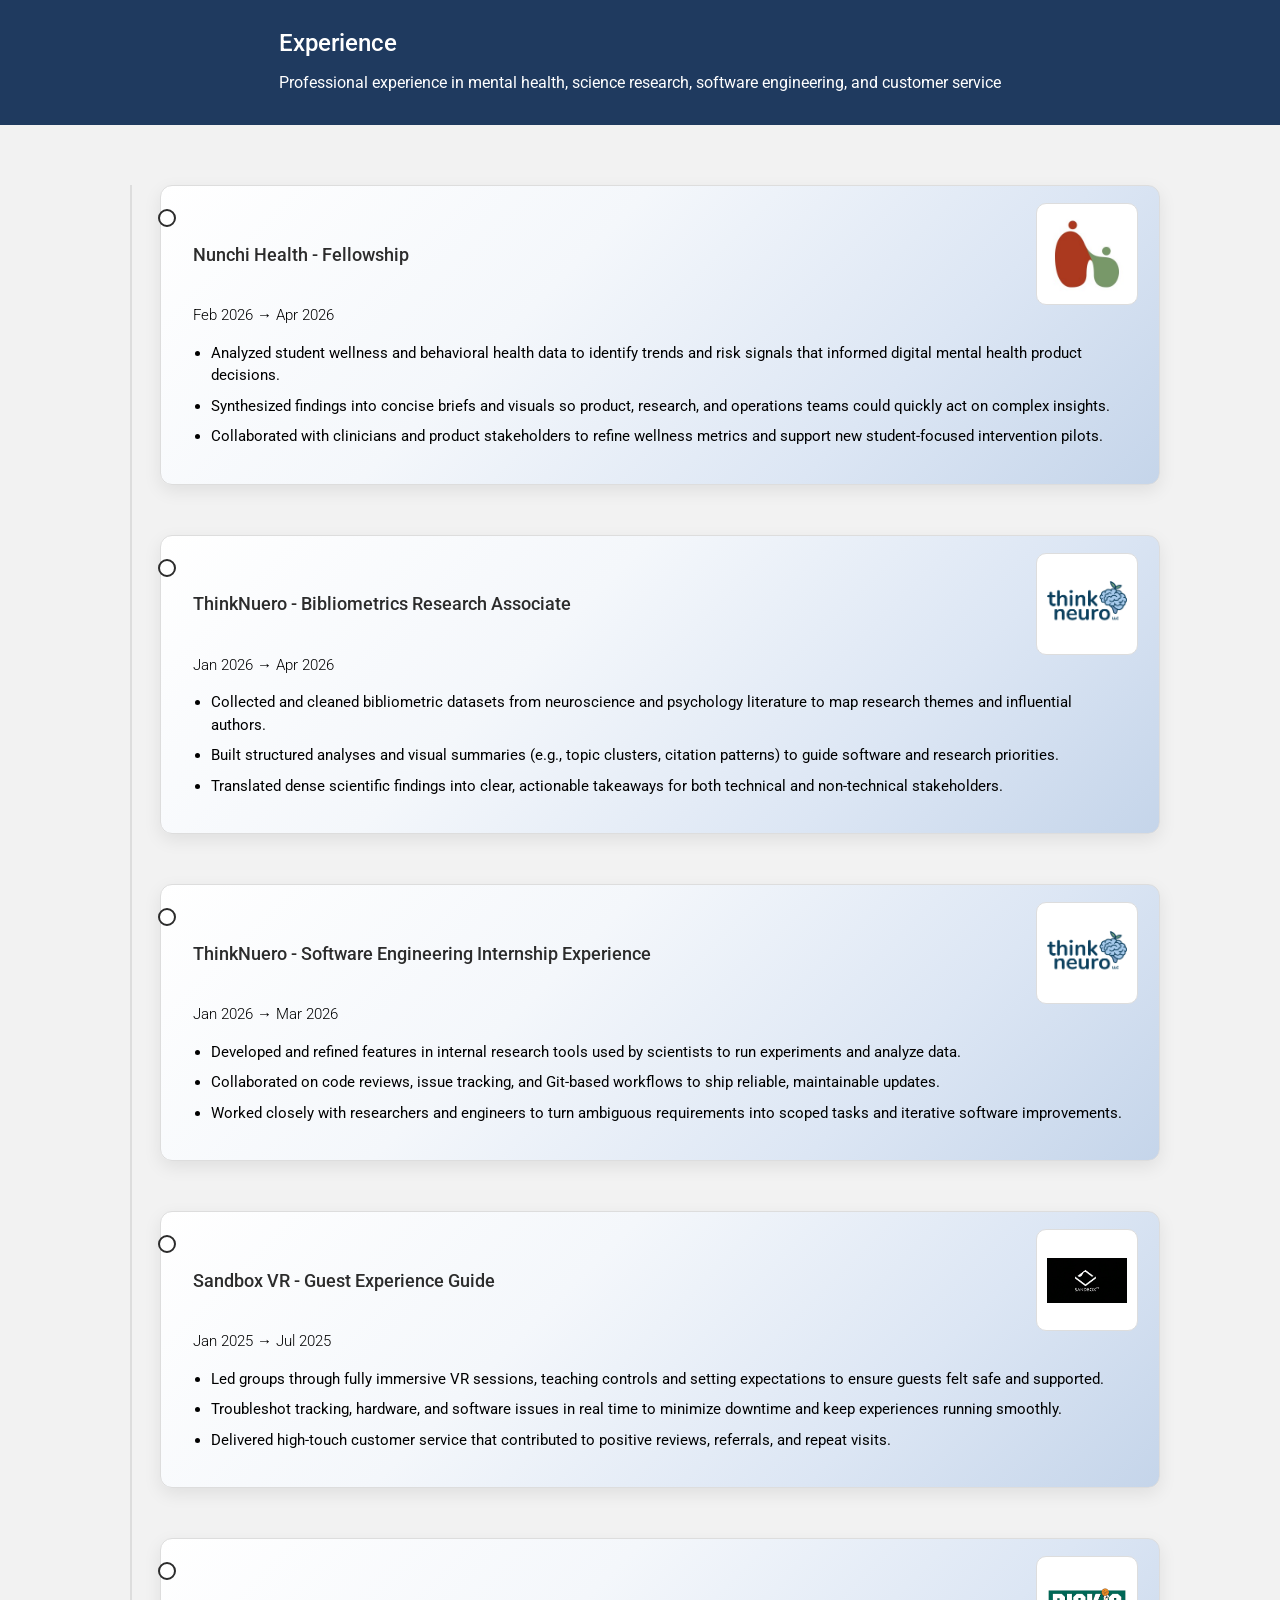
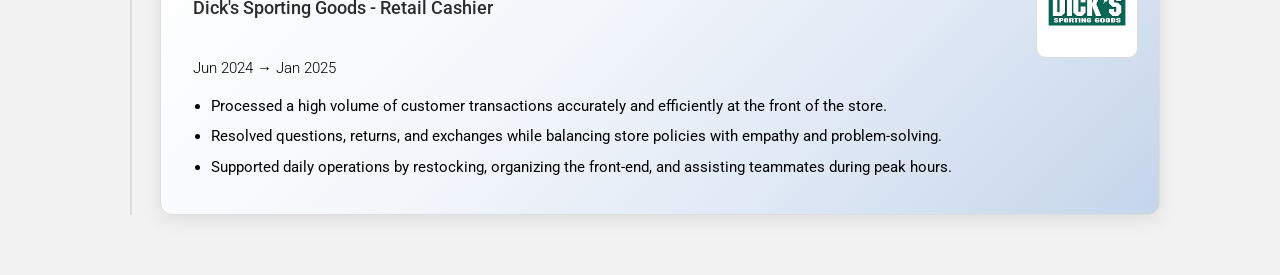
==== commit 4f36bce6: "experience bullet points" ====
--- a/experience.html
+++ b/experience.html
@@ -18,7 +18,7 @@
   <script src="js/footer.js"></script>
 </head>
 
-<body class="experience-page">
+<body>
 
   <!-- NAVBAR -->
   <div class="menu-container"></div>
@@ -32,7 +32,7 @@
           <div class="flex-item flex-column">
             <h2 class="add-top-margin-small">Experience</h2>
             <p class="text">
-              Professional experience in mental health, scientific research,
+              Professional experience in mental health, science research,
               software engineering, and customer service
             </p>
           </div>
@@ -48,7 +48,7 @@
         <div class="timeline-item">
           <div class="timeline-card">
             <div class="timeline-header">
-              <h3>❤️ Nunchi Health - Fellowship</h3>
+              <h3>Nunchi Health - Fellowship</h3>
               <div class="logo-box">
                 <img src="img/NH.jpeg"
                      alt="Nunchi Health logo"
@@ -68,7 +68,7 @@
         <div class="timeline-item">
           <div class="timeline-card">
             <div class="timeline-header">
-              <h3>🧠 ThinkNuero - Bibliometrics Research Associate</h3>
+              <h3>ThinkNuero - Bibliometrics Research Associate</h3>
               <div class="logo-box">
                 <img src="img/thinknuero.webp"
                      alt="ThinkNuero logo"
@@ -88,7 +88,7 @@
         <div class="timeline-item">
           <div class="timeline-card">
             <div class="timeline-header">
-              <h3>💻 ThinkNuero - Software Engineering Internship Experience</h3>
+              <h3>ThinkNuero - Software Engineering Internship Experience</h3>
               <div class="logo-box">
                 <img src="img/thinknuero.webp"
                      alt="ThinkNuero logo"
@@ -108,9 +108,9 @@
         <div class="timeline-item">
           <div class="timeline-card">
             <div class="timeline-header">
-              <h3>🎮 Sandbox VR - Guest Experience Guide</h3>
+              <h3>Sandbox VR - Guest Experience Guide</h3>
               <div class="logo-box">
-                <img src="img/sandbox-vr.png"
+                <img src="img/SVR.jpeg"
                      alt="Sandbox VR logo"
                      class="company-logo">
               </div>
@@ -128,7 +128,7 @@
         <div class="timeline-item">
           <div class="timeline-card">
             <div class="timeline-header">
-              <h3>🏀 Dick's Sporting Goods - Retail Cashier</h3>
+              <h3>Dick's Sporting Goods - Retail Cashier</h3>
               <div class="logo-box">
                 <img src="img/DSG.png"
                      alt="Dick's Sporting Goods logo"
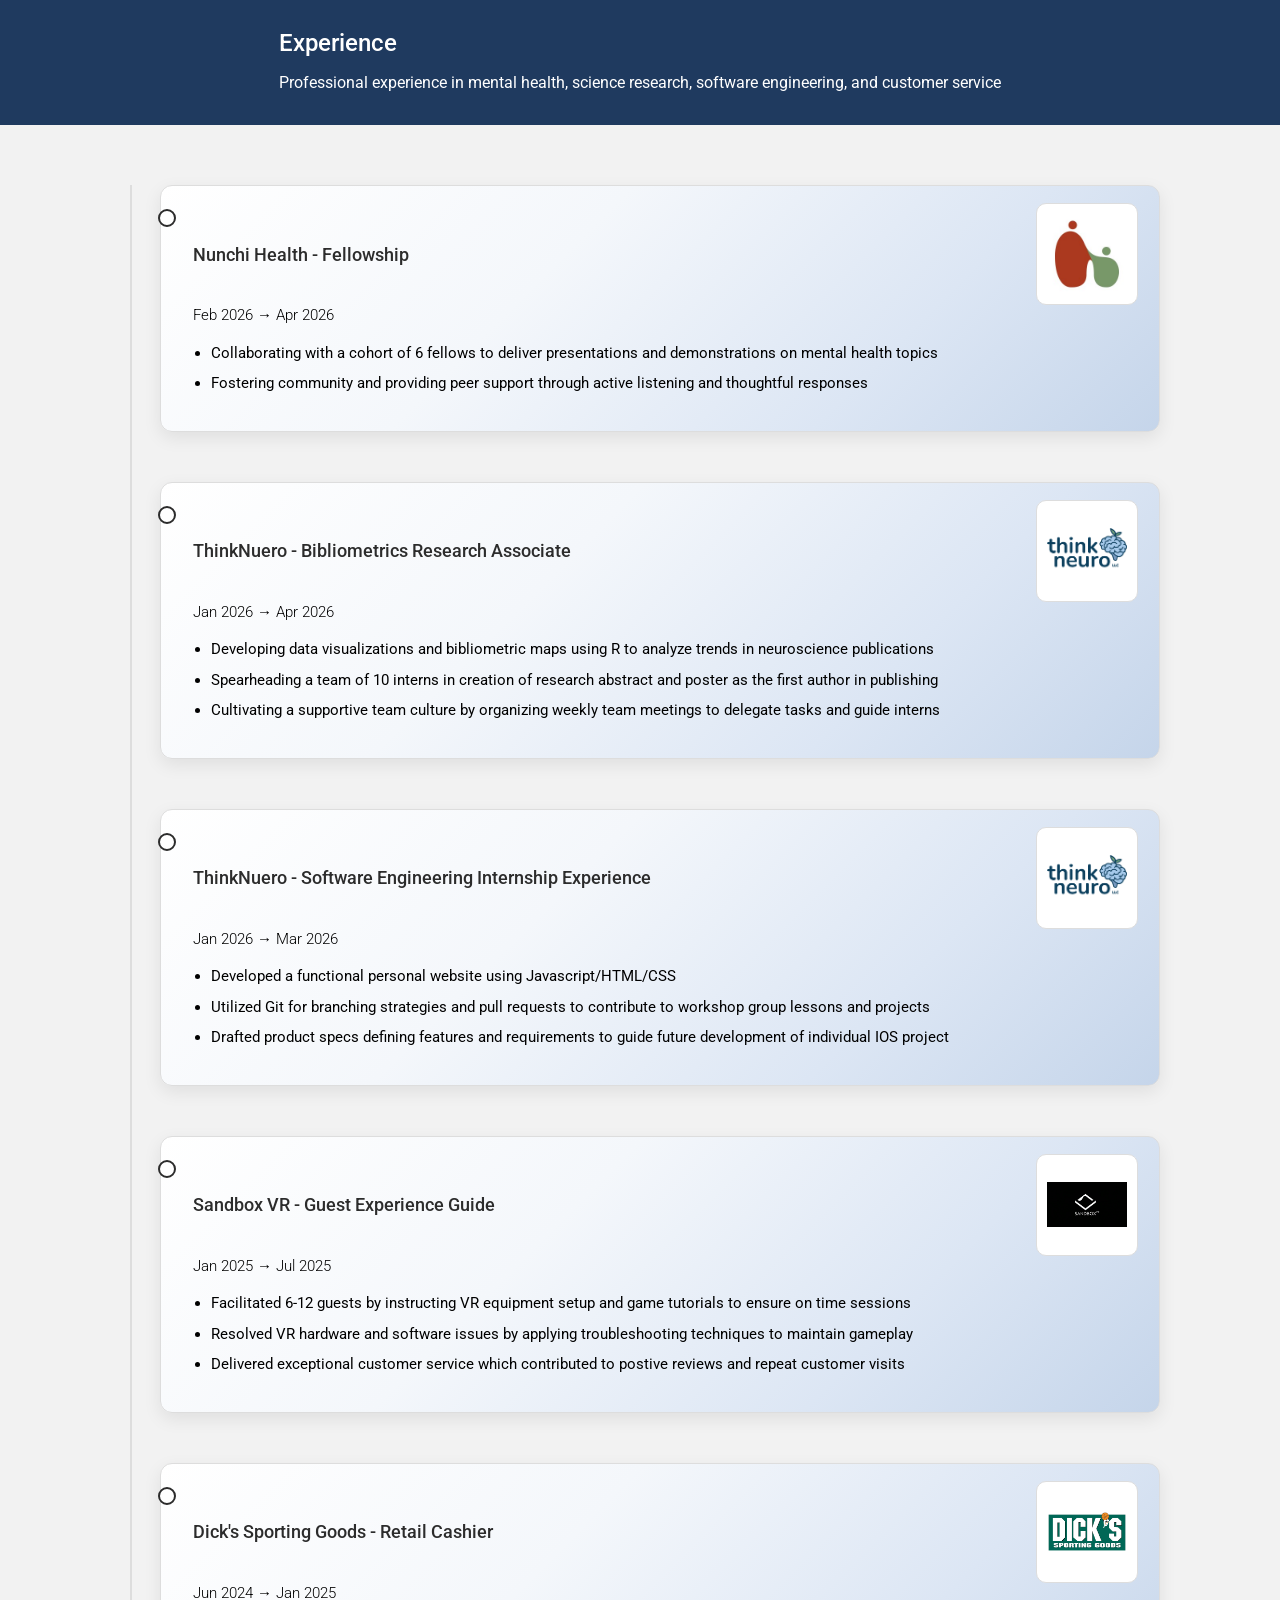
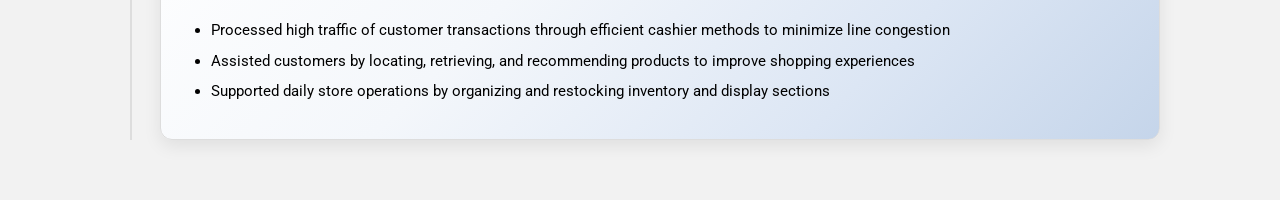
==== commit 803d2c62: "Update experience.html" ====
--- a/experience.html
+++ b/experience.html
@@ -57,9 +57,8 @@
             </div>
             <div class="timeline-meta">Feb 2026 → Apr 2026</div>
             <ul class="text">
-              <li>Analyzed student wellness and behavioral health data to identify trends and risk signals that informed digital mental health product decisions.</li>
-              <li>Synthesized findings into concise briefs and visuals so product, research, and operations teams could quickly act on complex insights.</li>
-              <li>Collaborated with clinicians and product stakeholders to refine wellness metrics and support new student-focused intervention pilots.</li>
+              <li>Collaborating with a cohort of 6 fellows to deliver presentations and demonstrations on mental health topics</li>
+              <li>Fostering community and providing peer support through active listening and thoughtful responses</li>
             </ul>
           </div>
         </div>
@@ -77,9 +76,9 @@
             </div>
             <div class="timeline-meta">Jan 2026 → Apr 2026</div>
             <ul class="text">
-              <li>Collected and cleaned bibliometric datasets from neuroscience and psychology literature to map research themes and influential authors.</li>
-              <li>Built structured analyses and visual summaries (e.g., topic clusters, citation patterns) to guide software and research priorities.</li>
-              <li>Translated dense scientific findings into clear, actionable takeaways for both technical and non-technical stakeholders.</li>
+              <li>Developing data visualizations and bibliometric maps using R to analyze trends in neuroscience publications</li>
+              <li>Spearheading a team of 10 interns in creation of research abstract and poster as the first author in publishing</li>
+              <li>Cultivating a supportive team culture by organizing weekly team meetings to delegate tasks and guide interns</li>
             </ul>
           </div>
         </div>
@@ -97,9 +96,9 @@
             </div>
             <div class="timeline-meta">Jan 2026 → Mar 2026</div>
             <ul class="text">
-              <li>Developed and refined features in internal research tools used by scientists to run experiments and analyze data.</li>
-              <li>Collaborated on code reviews, issue tracking, and Git-based workflows to ship reliable, maintainable updates.</li>
-              <li>Worked closely with researchers and engineers to turn ambiguous requirements into scoped tasks and iterative software improvements.</li>
+              <li>Developed a functional personal website using Javascript/HTML/CSS</li>
+              <li>Utilized Git for branching strategies and pull requests to contribute to workshop group lessons and projects</li>
+              <li>Drafted product specs defining features and requirements to guide future development of individual IOS project</li>
             </ul>
           </div>
         </div>
@@ -117,9 +116,9 @@
             </div>
             <div class="timeline-meta">Jan 2025 → Jul 2025</div>
             <ul class="text">
-              <li>Led groups through fully immersive VR sessions, teaching controls and setting expectations to ensure guests felt safe and supported.</li>
-              <li>Troubleshot tracking, hardware, and software issues in real time to minimize downtime and keep experiences running smoothly.</li>
-              <li>Delivered high-touch customer service that contributed to positive reviews, referrals, and repeat visits.</li>
+              <li>Facilitated 6-12 guests by instructing VR equipment setup and game tutorials to ensure on time sessions</li>
+              <li>Resolved VR hardware and software issues by applying troubleshooting techniques to maintain gameplay</li>
+              <li>Delivered exceptional customer service which contributed to postive reviews and repeat customer visits</li>
             </ul>
           </div>
         </div>
@@ -137,9 +136,9 @@
             </div>
             <div class="timeline-meta">Jun 2024 → Jan 2025</div>
             <ul class="text">
-              <li>Processed a high volume of customer transactions accurately and efficiently at the front of the store.</li>
-              <li>Resolved questions, returns, and exchanges while balancing store policies with empathy and problem-solving.</li>
-              <li>Supported daily operations by restocking, organizing the front-end, and assisting teammates during peak hours.</li>
+              <li>Processed high traffic of customer transactions through efficient cashier methods to minimize line congestion</li>
+              <li>Assisted customers by locating, retrieving, and recommending products to improve shopping experiences</li>
+              <li>Supported daily store operations by organizing and restocking inventory and display sections</li>
             </ul>
           </div>
         </div>
@@ -150,4 +149,4 @@
   </div>
 
 </body>
-</html>+</html>
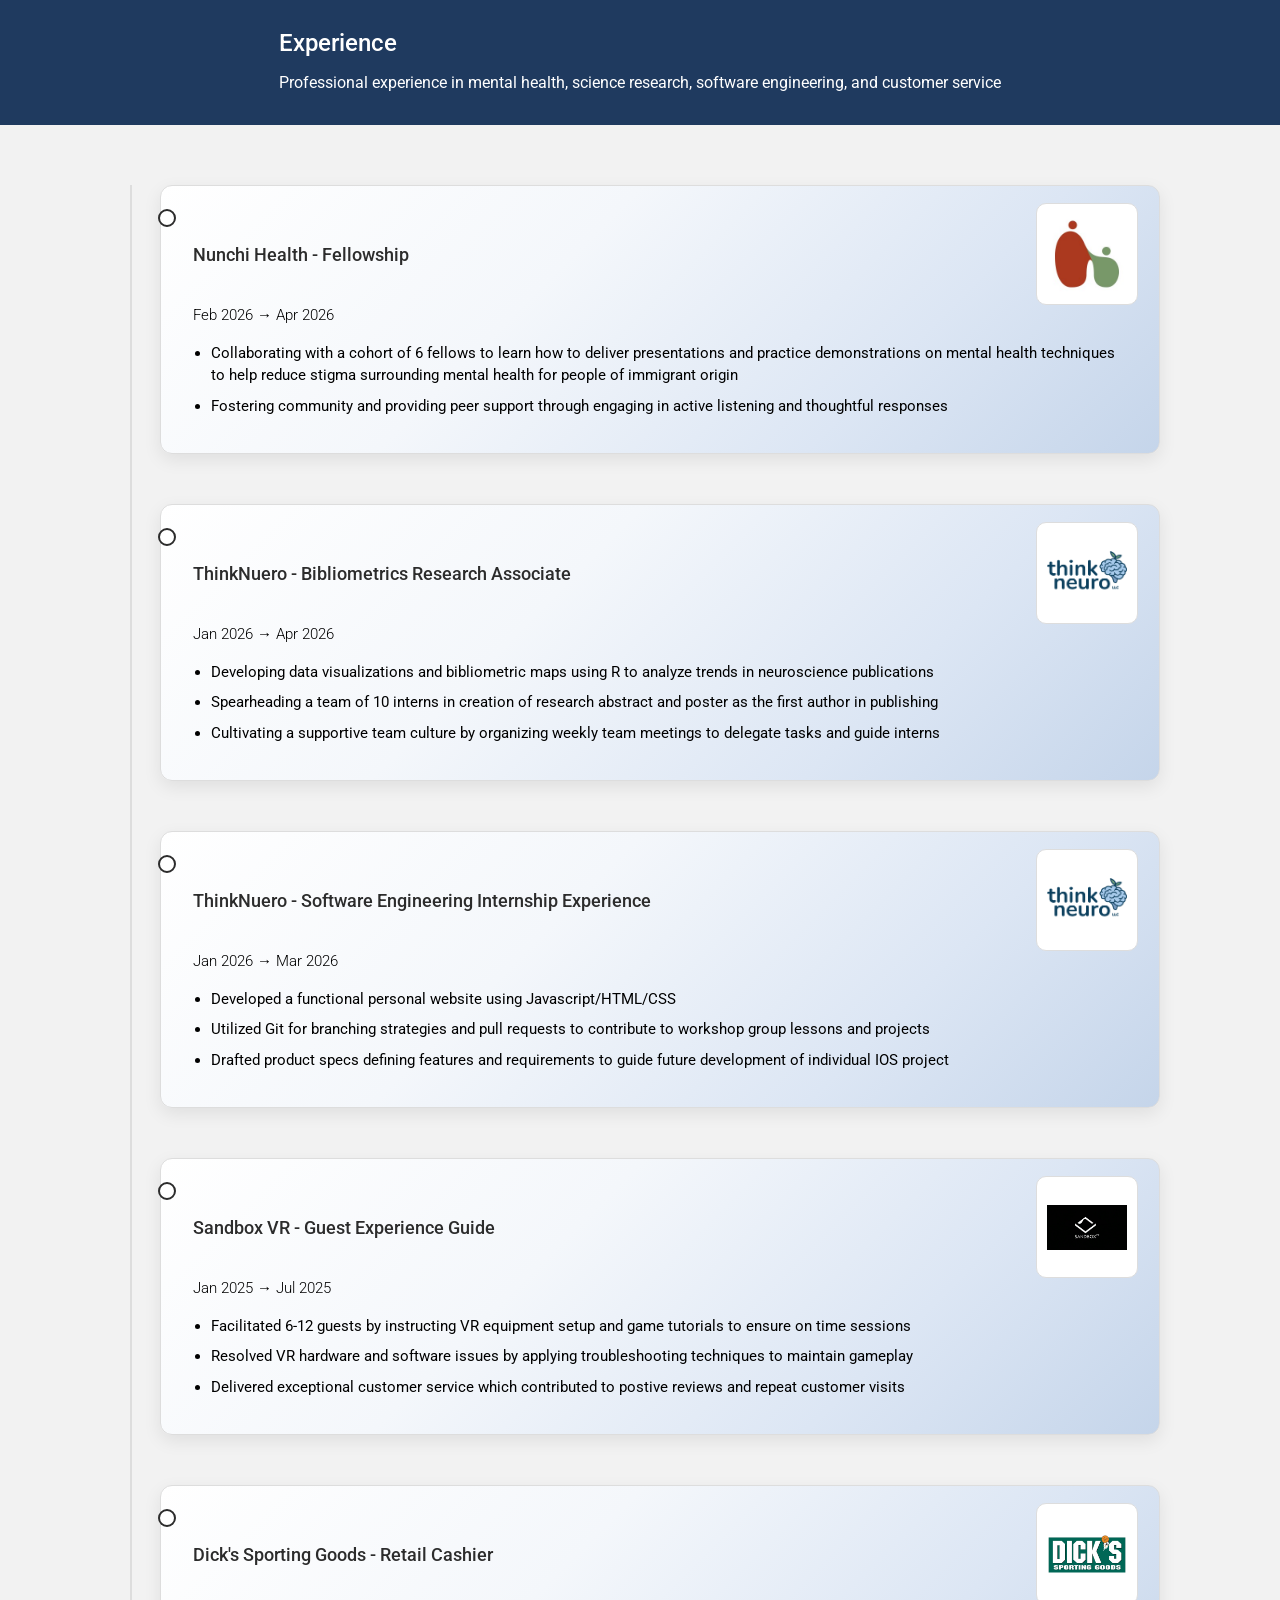
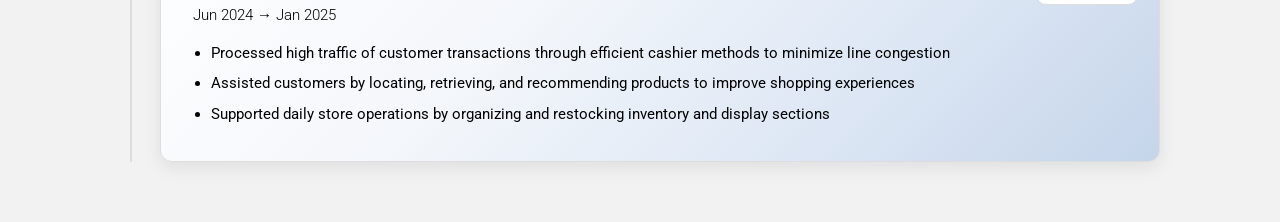
==== commit 4e9d039b: "Update experience.html" ====
--- a/experience.html
+++ b/experience.html
@@ -57,8 +57,9 @@
             </div>
             <div class="timeline-meta">Feb 2026 → Apr 2026</div>
             <ul class="text">
-              <li>Collaborating with a cohort of 6 fellows to deliver presentations and demonstrations on mental health topics</li>
-              <li>Fostering community and providing peer support through active listening and thoughtful responses</li>
+              <li>Collaborating with a cohort of 6 fellows to learn how to deliver presentations and practice demonstrations
+              on mental health techniques to help reduce stigma surrounding mental health for people of immigrant origin</li>
+              <li>Fostering community and providing peer support through engaging in active listening and thoughtful responses</li>
             </ul>
           </div>
         </div>
